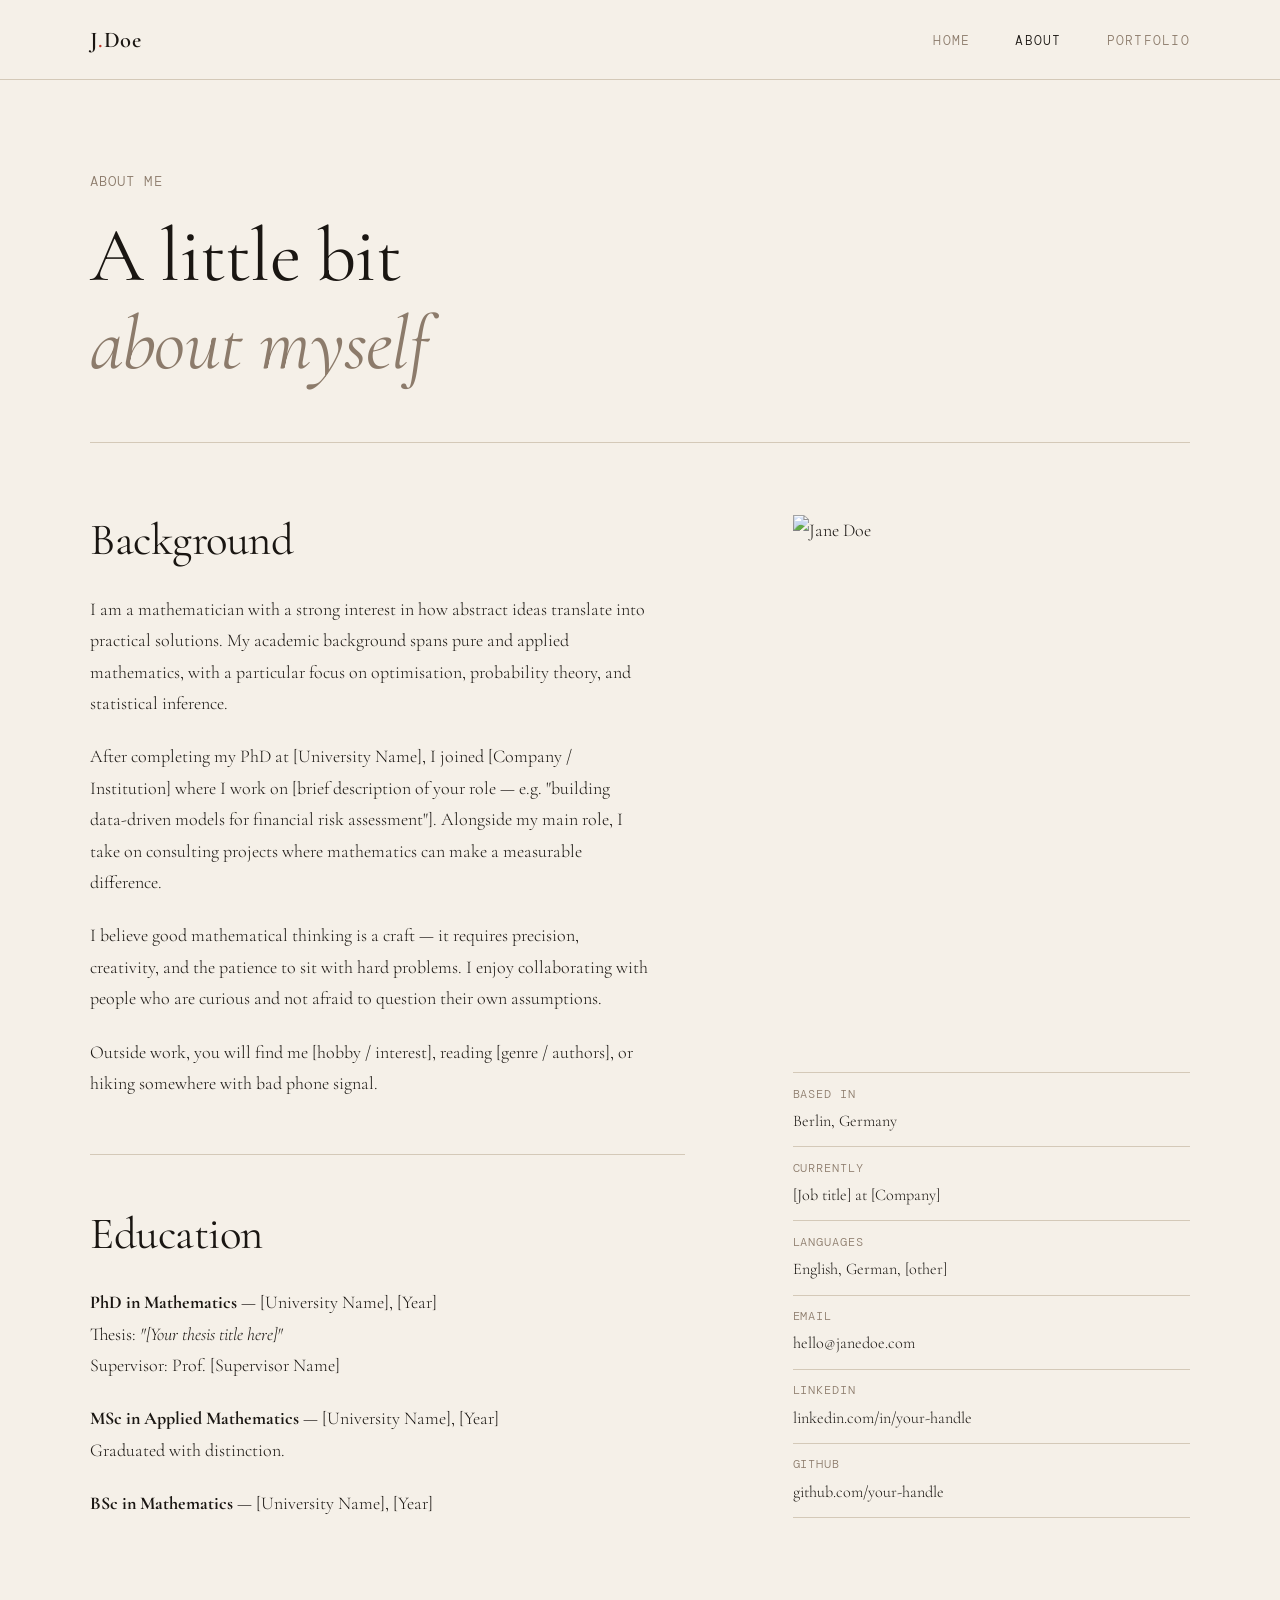
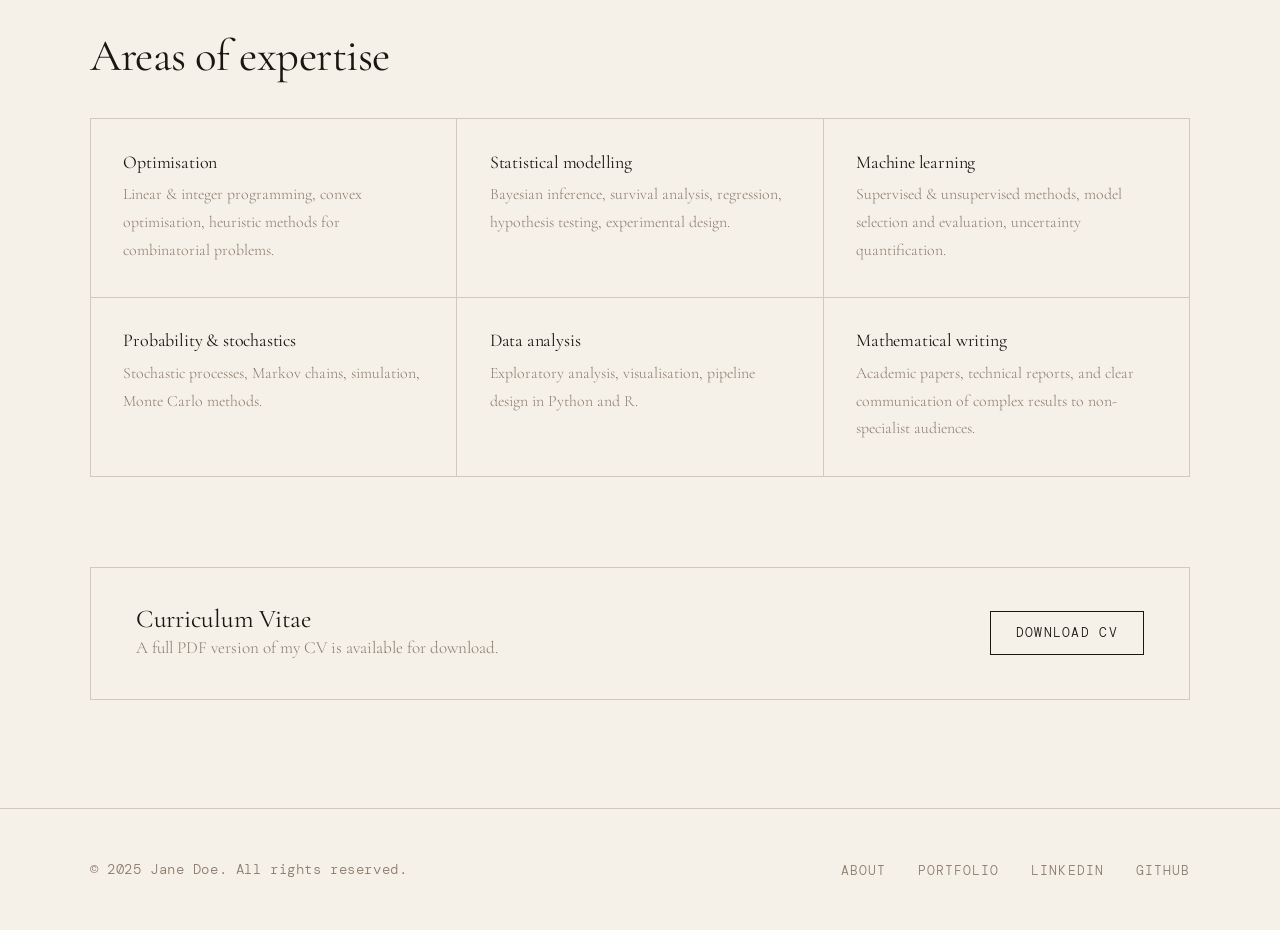
==== about.html @ 0cce4e4b "Initial commit, code from Claude" ====
<!DOCTYPE html>
<html lang="en">
<head>
  <meta charset="UTF-8" />
  <meta name="viewport" content="width=device-width, initial-scale=1.0" />
  <title>About — Jane Doe</title>
  <meta name="description" content="About Jane Doe — background, expertise, and interests." />
  <link rel="icon" href="assets/icons/favicon.ico" />
  <link rel="stylesheet" href="css/style.css" />
</head>
<body class="page-wrapper">

  <!-- ── Navigation ── -->
  <nav>
    <div class="container">
      <a href="index.html" class="nav-logo">J<span>.</span>Doe</a>
      <ul class="nav-links">
        <li><a href="index.html">Home</a></li>
        <li><a href="about.html" class="active">About</a></li>
        <li><a href="portfolio.html">Portfolio</a></li>
      </ul>
    </div>
  </nav>

  <main>
    <div class="container">

      <!-- ── Page header ── -->
      <header class="page-header">
        <span class="mono">About me</span>
        <h1>A little bit<br /><em>about myself</em></h1>
      </header>

      <!-- ── Bio + sidebar ── -->
      <section class="about-grid">

        <div class="about-bio">
          <h2>Background</h2>

          <p>
            I am a mathematician with a strong interest in how abstract ideas
            translate into practical solutions. My academic background spans
            pure and applied mathematics, with a particular focus on
            optimisation, probability theory, and statistical inference.
          </p>

          <p>
            After completing my PhD at [University Name], I joined [Company /
            Institution] where I work on [brief description of your role —
            e.g. "building data-driven models for financial risk assessment"].
            Alongside my main role, I take on consulting projects where
            mathematics can make a measurable difference.
          </p>

          <p>
            I believe good mathematical thinking is a craft — it requires
            precision, creativity, and the patience to sit with hard problems.
            I enjoy collaborating with people who are curious and not afraid
            to question their own assumptions.
          </p>

          <p>
            Outside work, you will find me [hobby / interest], reading
            [genre / authors], or hiking somewhere with bad phone signal.
          </p>

          <hr />

          <h2>Education</h2>

          <p>
            <strong>PhD in Mathematics</strong> — [University Name], [Year]<br />
            Thesis: <em>"[Your thesis title here]"</em><br />
            Supervisor: Prof. [Supervisor Name]
          </p>

          <p>
            <strong>MSc in Applied Mathematics</strong> — [University Name], [Year]<br />
            Graduated with distinction.
          </p>

          <p>
            <strong>BSc in Mathematics</strong> — [University Name], [Year]
          </p>

        </div>

        <!-- ── Sidebar ── -->
        <aside class="about-sidebar">

          <!-- Replace with your own photo -->
          <img
            class="about-photo"
            src="assets/images/about-placeholder.jpg"
            alt="Jane Doe"
            width="400"
            height="530"
          />

          <ul class="sidebar-list">
            <li>
              <span class="label">Based in</span>
              Berlin, Germany
            </li>
            <li>
              <span class="label">Currently</span>
              [Job title] at [Company]
            </li>
            <li>
              <span class="label">Languages</span>
              English, German, [other]
            </li>
            <li>
              <span class="label">Email</span>
              hello@janedoe.com
            </li>
            <li>
              <span class="label">LinkedIn</span>
              <a href="https://linkedin.com/in/your-handle" target="_blank" rel="noopener">
                linkedin.com/in/your-handle
              </a>
            </li>
            <li>
              <span class="label">GitHub</span>
              <a href="https://github.com/your-handle" target="_blank" rel="noopener">
                github.com/your-handle
              </a>
            </li>
          </ul>
        </aside>

      </section>

      <!-- ── Areas of expertise ── -->
      <section class="expertise-section">
        <h2>Areas of expertise</h2>

        <div class="expertise-grid">

          <div class="expertise-item">
            <h4>Optimisation</h4>
            <p>Linear &amp; integer programming, convex optimisation, heuristic methods for combinatorial problems.</p>
          </div>

          <div class="expertise-item">
            <h4>Statistical modelling</h4>
            <p>Bayesian inference, survival analysis, regression, hypothesis testing, experimental design.</p>
          </div>

          <div class="expertise-item">
            <h4>Machine learning</h4>
            <p>Supervised &amp; unsupervised methods, model selection and evaluation, uncertainty quantification.</p>
          </div>

          <div class="expertise-item">
            <h4>Probability &amp; stochastics</h4>
            <p>Stochastic processes, Markov chains, simulation, Monte Carlo methods.</p>
          </div>

          <div class="expertise-item">
            <h4>Data analysis</h4>
            <p>Exploratory analysis, visualisation, pipeline design in Python and R.</p>
          </div>

          <div class="expertise-item">
            <h4>Mathematical writing</h4>
            <p>Academic papers, technical reports, and clear communication of complex results to non-specialist audiences.</p>
          </div>

        </div>
      </section>

      <!-- ── CV download ── -->
      <div class="cv-strip">
        <div>
          <h3>Curriculum Vitae</h3>
          <p>A full PDF version of my CV is available for download.</p>
        </div>
        <!-- Replace href with the actual CV path once uploaded -->
        <a href="assets/resume.pdf" class="btn-outline" download>Download CV</a>
      </div>

    </div>
  </main>

  <!-- ── Footer ── -->
  <footer>
    <div class="container">
      <p>© 2025 Jane Doe. All rights reserved.</p>
      <ul class="footer-links">
        <li><a href="about.html">About</a></li>
        <li><a href="portfolio.html">Portfolio</a></li>
        <li><a href="https://linkedin.com/in/your-handle" target="_blank" rel="noopener">LinkedIn</a></li>
        <li><a href="https://github.com/your-handle" target="_blank" rel="noopener">GitHub</a></li>
      </ul>
    </div>
  </footer>

</body>
</html>
---- css/style.css ----
/* ============================================================
   GLOBAL STYLES
   ============================================================ */

@import url('https://fonts.googleapis.com/css2?family=Cormorant+Garamond:ital,wght@0,300;0,400;0,600;1,300;1,400&family=DM+Mono:wght@300;400&display=swap');

:root {
  --cream:     #F5F0E8;
  --ink:       #1A1612;
  --warm-mid:  #8C7B6B;
  --accent:    #C0392B;
  --rule:      #D4C9B8;
  --font-serif: 'Cormorant Garamond', Georgia, serif;
  --font-mono:  'DM Mono', 'Courier New', monospace;
}

*, *::before, *::after {
  box-sizing: border-box;
  margin: 0;
  padding: 0;
}

html {
  font-size: 18px;
  scroll-behavior: smooth;
}

body {
  background-color: var(--cream);
  color: var(--ink);
  font-family: var(--font-serif);
  font-weight: 300;
  line-height: 1.75;
  min-height: 100vh;
}

/* ── Typography ── */
h1, h2, h3, h4 {
  font-weight: 400;
  line-height: 1.15;
  letter-spacing: -0.01em;
}

h1 { font-size: clamp(2.8rem, 6vw, 5rem); }
h2 { font-size: clamp(1.8rem, 3.5vw, 2.8rem); }
h3 { font-size: clamp(1.2rem, 2vw, 1.6rem); }

p { max-width: 62ch; }

a {
  color: inherit;
  text-decoration: none;
}

em { font-style: italic; }

/* ── Horizontal rule ── */
hr {
  border: none;
  border-top: 1px solid var(--rule);
  margin: 3rem 0;
}

/* ── Utility ── */
.mono {
  font-family: var(--font-mono);
  font-size: 0.75rem;
  letter-spacing: 0.08em;
  text-transform: uppercase;
  color: var(--warm-mid);
}

.accent { color: var(--accent); }

/* ============================================================
   LAYOUT
   ============================================================ */

.container {
  width: min(1100px, 92vw);
  margin-inline: auto;
}

.page-wrapper {
  display: flex;
  flex-direction: column;
  min-height: 100vh;
}

main {
  flex: 1;
}

/* ============================================================
   NAVIGATION
   ============================================================ */

nav {
  position: sticky;
  top: 0;
  z-index: 100;
  background-color: var(--cream);
  border-bottom: 1px solid var(--rule);
  padding: 1.1rem 0;
  animation: fadeDown 0.6s ease both;
}

nav .container {
  display: flex;
  align-items: center;
  justify-content: space-between;
}

.nav-logo {
  font-family: var(--font-serif);
  font-size: 1.25rem;
  font-weight: 600;
  letter-spacing: 0.02em;
}

.nav-logo span {
  color: var(--accent);
}

.nav-links {
  display: flex;
  gap: 2.5rem;
  list-style: none;
}

.nav-links a {
  font-family: var(--font-mono);
  font-size: 0.7rem;
  letter-spacing: 0.1em;
  text-transform: uppercase;
  color: var(--warm-mid);
  transition: color 0.2s;
}

.nav-links a:hover,
.nav-links a.active {
  color: var(--ink);
}

/* ============================================================
   FOOTER
   ============================================================ */

footer {
  border-top: 1px solid var(--rule);
  padding: 2.5rem 0;
  margin-top: 6rem;
}

footer .container {
  display: flex;
  justify-content: space-between;
  align-items: center;
  flex-wrap: wrap;
  gap: 1rem;
}

footer p {
  font-size: 0.8rem;
  color: var(--warm-mid);
  font-family: var(--font-mono);
  letter-spacing: 0.04em;
  max-width: none;
}

.footer-links {
  display: flex;
  gap: 1.8rem;
  list-style: none;
}

.footer-links a {
  font-family: var(--font-mono);
  font-size: 0.7rem;
  letter-spacing: 0.08em;
  text-transform: uppercase;
  color: var(--warm-mid);
  transition: color 0.2s;
}

.footer-links a:hover {
  color: var(--ink);
}

/* ============================================================
   PAGE HEADER (shared section title style)
   ============================================================ */

.page-header {
  padding: 5rem 0 3rem;
  border-bottom: 1px solid var(--rule);
  margin-bottom: 4rem;
  animation: fadeUp 0.7s ease both;
}

.page-header .mono {
  display: block;
  margin-bottom: 1rem;
}

.page-header h1 em {
  color: var(--warm-mid);
}

/* ============================================================
   INDEX — HERO
   ============================================================ */

.hero {
  display: grid;
  grid-template-columns: 1fr 1fr;
  gap: 4rem;
  align-items: center;
  padding: 7rem 0 6rem;
  animation: fadeUp 0.8s ease both;
}

.hero-text .mono {
  display: block;
  margin-bottom: 1.5rem;
}

.hero-text h1 {
  margin-bottom: 1.5rem;
}

.hero-text p {
  font-size: 1.15rem;
  color: var(--warm-mid);
  margin-bottom: 2.5rem;
}

.hero-cta {
  display: inline-block;
  font-family: var(--font-mono);
  font-size: 0.72rem;
  letter-spacing: 0.12em;
  text-transform: uppercase;
  border: 1px solid var(--ink);
  padding: 0.8em 2em;
  transition: background 0.2s, color 0.2s;
}

.hero-cta:hover {
  background: var(--ink);
  color: var(--cream);
}

.hero-image {
  position: relative;
}

.hero-image img {
  width: 100%;
  aspect-ratio: 3/4;
  object-fit: cover;
  display: block;
  filter: grayscale(20%);
}

/* decorative corner */
.hero-image::before {
  content: '';
  position: absolute;
  top: -1rem;
  right: -1rem;
  width: 60%;
  height: 60%;
  border-top: 1px solid var(--rule);
  border-right: 1px solid var(--rule);
  pointer-events: none;
}

/* ── Highlights row ── */
.highlights {
  display: grid;
  grid-template-columns: repeat(3, 1fr);
  gap: 0;
  border-top: 1px solid var(--rule);
  border-bottom: 1px solid var(--rule);
  margin-bottom: 6rem;
  animation: fadeUp 0.9s 0.1s ease both;
}

.highlight-item {
  padding: 2.5rem 2rem;
  border-right: 1px solid var(--rule);
}

.highlight-item:last-child {
  border-right: none;
}

.highlight-item .number {
  font-size: 3rem;
  font-weight: 300;
  line-height: 1;
  margin-bottom: 0.5rem;
}

.highlight-item p {
  font-family: var(--font-mono);
  font-size: 0.7rem;
  letter-spacing: 0.08em;
  text-transform: uppercase;
  color: var(--warm-mid);
}

/* ── Recent work teaser ── */
.section-label {
  display: flex;
  align-items: center;
  gap: 1.5rem;
  margin-bottom: 2.5rem;
}

.section-label::after {
  content: '';
  flex: 1;
  height: 1px;
  background: var(--rule);
}

.home-projects {
  display: grid;
  grid-template-columns: repeat(2, 1fr);
  gap: 2rem;
  margin-bottom: 2rem;
}

.project-card-sm {
  border: 1px solid var(--rule);
  padding: 2rem;
  transition: border-color 0.2s;
}

.project-card-sm:hover {
  border-color: var(--ink);
}

.project-card-sm .mono {
  display: block;
  margin-bottom: 0.8rem;
}

.project-card-sm h3 {
  margin-bottom: 0.6rem;
}

.project-card-sm p {
  font-size: 0.95rem;
  color: var(--warm-mid);
}

.view-all {
  font-family: var(--font-mono);
  font-size: 0.7rem;
  letter-spacing: 0.1em;
  text-transform: uppercase;
  color: var(--warm-mid);
  text-decoration: underline;
  text-underline-offset: 4px;
  transition: color 0.2s;
}

.view-all:hover { color: var(--ink); }

/* ============================================================
   ABOUT PAGE
   ============================================================ */

.about-grid {
  display: grid;
  grid-template-columns: 5fr 3fr;
  gap: 6rem;
  align-items: start;
  margin-bottom: 5rem;
}

.about-bio h2 {
  margin-bottom: 1.5rem;
}

.about-bio p {
  margin-bottom: 1.2rem;
  color: var(--ink);
}

.about-sidebar {
  position: sticky;
  top: 6rem;
}

.about-photo {
  width: 100%;
  aspect-ratio: 3/4;
  object-fit: cover;
  display: block;
  margin-bottom: 1.5rem;
  filter: grayscale(15%);
}

.sidebar-list {
  list-style: none;
}

.sidebar-list li {
  padding: 0.6rem 0;
  border-bottom: 1px solid var(--rule);
  font-size: 0.9rem;
}

.sidebar-list li:first-child {
  border-top: 1px solid var(--rule);
}

.sidebar-list .label {
  font-family: var(--font-mono);
  font-size: 0.65rem;
  letter-spacing: 0.08em;
  text-transform: uppercase;
  color: var(--warm-mid);
  display: block;
  margin-bottom: 0.15rem;
}

/* ── Skills / areas ── */
.expertise-section {
  margin-bottom: 5rem;
}

.expertise-section h2 {
  margin-bottom: 2rem;
}

.expertise-grid {
  display: grid;
  grid-template-columns: repeat(3, 1fr);
  gap: 1px;
  background: var(--rule);
  border: 1px solid var(--rule);
}

.expertise-item {
  background: var(--cream);
  padding: 1.8rem;
}

.expertise-item h4 {
  margin-bottom: 0.5rem;
  font-size: 1rem;
}

.expertise-item p {
  font-size: 0.88rem;
  color: var(--warm-mid);
}

/* ── CV download ── */
.cv-strip {
  display: flex;
  align-items: center;
  justify-content: space-between;
  border: 1px solid var(--rule);
  padding: 2rem 2.5rem;
  gap: 2rem;
  flex-wrap: wrap;
}

.cv-strip p {
  max-width: none;
  color: var(--warm-mid);
  font-size: 0.95rem;
}

.btn-outline {
  flex-shrink: 0;
  font-family: var(--font-mono);
  font-size: 0.7rem;
  letter-spacing: 0.1em;
  text-transform: uppercase;
  border: 1px solid var(--ink);
  padding: 0.8em 2em;
  transition: background 0.2s, color 0.2s;
  white-space: nowrap;
}

.btn-outline:hover {
  background: var(--ink);
  color: var(--cream);
}

/* ============================================================
   PORTFOLIO PAGE
   ============================================================ */

.portfolio-grid {
  display: grid;
  grid-template-columns: repeat(2, 1fr);
  gap: 3rem 2.5rem;
  margin-bottom: 5rem;
}

.project-card {
  animation: fadeUp 0.6s ease both;
}

.project-card:nth-child(2) { animation-delay: 0.08s; }
.project-card:nth-child(3) { animation-delay: 0.16s; }
.project-card:nth-child(4) { animation-delay: 0.24s; }

.project-thumb {
  width: 100%;
  aspect-ratio: 16/9;
  object-fit: cover;
  display: block;
  margin-bottom: 1.4rem;
  filter: grayscale(10%);
  transition: filter 0.3s;
}

.project-card:hover .project-thumb {
  filter: grayscale(0%);
}

.project-meta {
  display: flex;
  justify-content: space-between;
  align-items: baseline;
  margin-bottom: 0.5rem;
}

.project-card h3 {
  margin-bottom: 0.5rem;
}

.project-card p {
  font-size: 0.95rem;
  color: var(--warm-mid);
  margin-bottom: 1rem;
}

.tag-list {
  display: flex;
  flex-wrap: wrap;
  gap: 0.5rem;
  list-style: none;
}

.tag-list li {
  font-family: var(--font-mono);
  font-size: 0.62rem;
  letter-spacing: 0.08em;
  text-transform: uppercase;
  border: 1px solid var(--rule);
  padding: 0.25em 0.7em;
  color: var(--warm-mid);
}

/* ============================================================
   ANIMATIONS
   ============================================================ */

@keyframes fadeUp {
  from { opacity: 0; transform: translateY(18px); }
  to   { opacity: 1; transform: translateY(0); }
}

@keyframes fadeDown {
  from { opacity: 0; transform: translateY(-10px); }
  to   { opacity: 1; transform: translateY(0); }
}

/* ============================================================
   RESPONSIVE
   ============================================================ */

@media (max-width: 800px) {
  .hero {
    grid-template-columns: 1fr;
    padding: 4rem 0 3rem;
  }
  .hero-image { order: -1; }
  .hero-image img { aspect-ratio: 4/3; }

  .highlights { grid-template-columns: 1fr; }
  .highlight-item { border-right: none; border-bottom: 1px solid var(--rule); }
  .highlight-item:last-child { border-bottom: none; }

  .home-projects { grid-template-columns: 1fr; }

  .about-grid { grid-template-columns: 1fr; gap: 3rem; }
  .about-sidebar { position: static; }

  .expertise-grid { grid-template-columns: 1fr; }

  .portfolio-grid { grid-template-columns: 1fr; }

  .nav-links { gap: 1.5rem; }
}

@media (max-width: 500px) {
  .nav-links { display: none; }
}
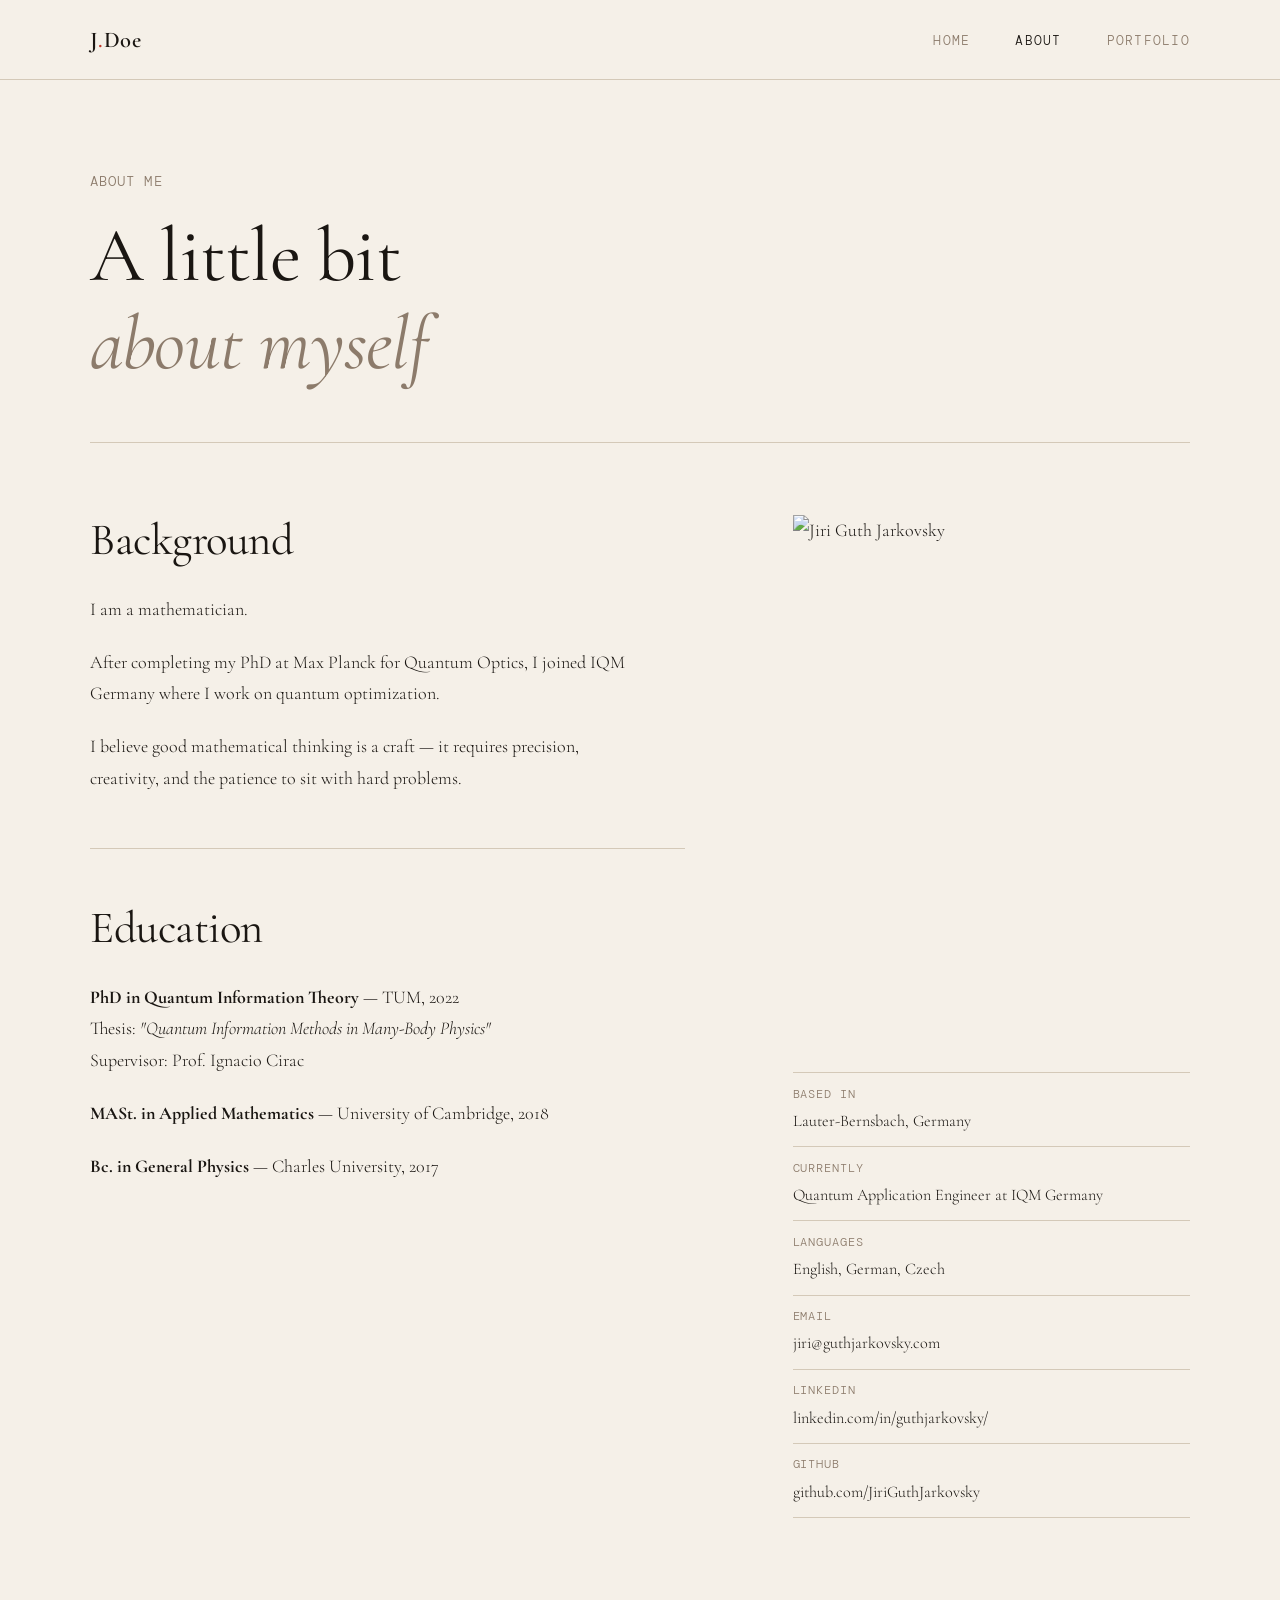
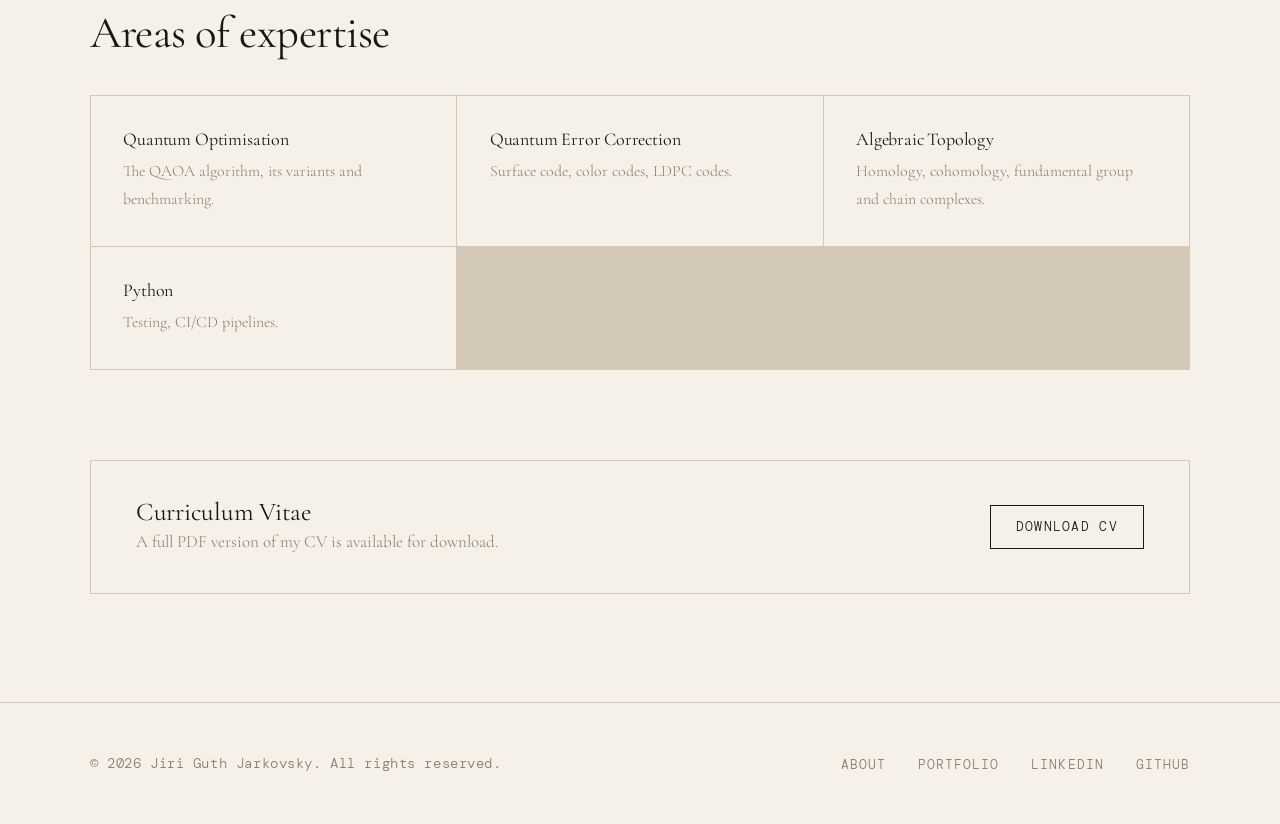
==== commit a40d4563: "Add own details, remove fluff" ====
--- a/about.html
+++ b/about.html
@@ -3,8 +3,8 @@
 <head>
   <meta charset="UTF-8" />
   <meta name="viewport" content="width=device-width, initial-scale=1.0" />
-  <title>About — Jane Doe</title>
-  <meta name="description" content="About Jane Doe — background, expertise, and interests." />
+  <title>About — Jiri Guth Jarkovsky</title>
+  <meta name="description" content="About Jiri Guth Jarkovsky — background, expertise, and interests." />
   <link rel="icon" href="assets/icons/favicon.ico" />
   <link rel="stylesheet" href="css/style.css" />
 </head>
@@ -38,30 +38,17 @@
           <h2>Background</h2>
 
           <p>
-            I am a mathematician with a strong interest in how abstract ideas
-            translate into practical solutions. My academic background spans
-            pure and applied mathematics, with a particular focus on
-            optimisation, probability theory, and statistical inference.
+            I am a mathematician.
           </p>
 
           <p>
-            After completing my PhD at [University Name], I joined [Company /
-            Institution] where I work on [brief description of your role —
-            e.g. "building data-driven models for financial risk assessment"].
-            Alongside my main role, I take on consulting projects where
-            mathematics can make a measurable difference.
+            After completing my PhD at Max Planck for Quantum Optics, I joined IQM Germany
+            where I work on quantum optimization.
           </p>
 
           <p>
             I believe good mathematical thinking is a craft — it requires
             precision, creativity, and the patience to sit with hard problems.
-            I enjoy collaborating with people who are curious and not afraid
-            to question their own assumptions.
-          </p>
-
-          <p>
-            Outside work, you will find me [hobby / interest], reading
-            [genre / authors], or hiking somewhere with bad phone signal.
           </p>
 
           <hr />
@@ -69,18 +56,17 @@
           <h2>Education</h2>
 
           <p>
-            <strong>PhD in Mathematics</strong> — [University Name], [Year]<br />
-            Thesis: <em>"[Your thesis title here]"</em><br />
-            Supervisor: Prof. [Supervisor Name]
+            <strong>PhD in Quantum Information Theory</strong> — TUM, 2022<br />
+            Thesis: <em>"Quantum Information Methods in Many-Body Physics"</em><br />
+            Supervisor: Prof. Ignacio Cirac
           </p>
 
           <p>
-            <strong>MSc in Applied Mathematics</strong> — [University Name], [Year]<br />
-            Graduated with distinction.
+            <strong>MASt. in Applied Mathematics</strong> — University of Cambridge, 2018<br />
           </p>
 
           <p>
-            <strong>BSc in Mathematics</strong> — [University Name], [Year]
+            <strong>Bc. in General Physics</strong> — Charles University, 2017
           </p>
 
         </div>
@@ -92,7 +78,7 @@
           <img
             class="about-photo"
             src="assets/images/about-placeholder.jpg"
-            alt="Jane Doe"
+            alt="Jiri Guth Jarkovsky"
             width="400"
             height="530"
           />
@@ -100,30 +86,30 @@
           <ul class="sidebar-list">
             <li>
               <span class="label">Based in</span>
-              Berlin, Germany
+              Lauter-Bernsbach, Germany
             </li>
             <li>
               <span class="label">Currently</span>
-              [Job title] at [Company]
+              Quantum Application Engineer at IQM Germany
             </li>
             <li>
               <span class="label">Languages</span>
-              English, German, [other]
+              English, German, Czech
             </li>
             <li>
               <span class="label">Email</span>
-              hello@janedoe.com
+              jiri@guthjarkovsky.com
             </li>
             <li>
               <span class="label">LinkedIn</span>
-              <a href="https://linkedin.com/in/your-handle" target="_blank" rel="noopener">
-                linkedin.com/in/your-handle
+              <a href="https://www.linkedin.com/in/guthjarkovsky/" target="_blank" rel="noopener">
+                linkedin.com/in/guthjarkovsky/
               </a>
             </li>
             <li>
               <span class="label">GitHub</span>
-              <a href="https://github.com/your-handle" target="_blank" rel="noopener">
-                github.com/your-handle
+              <a href="https://github.com/JiriGuthJarkovsky" target="_blank" rel="noopener">
+                github.com/JiriGuthJarkovsky
               </a>
             </li>
           </ul>
@@ -138,34 +124,26 @@
         <div class="expertise-grid">
 
           <div class="expertise-item">
-            <h4>Optimisation</h4>
-            <p>Linear &amp; integer programming, convex optimisation, heuristic methods for combinatorial problems.</p>
+            <h4>Quantum Optimisation</h4>
+            <p>The QAOA algorithm, its variants and benchmarking.</p>
           </div>
 
           <div class="expertise-item">
-            <h4>Statistical modelling</h4>
-            <p>Bayesian inference, survival analysis, regression, hypothesis testing, experimental design.</p>
+            <h4>Quantum Error Correction</h4>
+            <p>Surface code, color codes, LDPC codes.</p>
           </div>
 
           <div class="expertise-item">
-            <h4>Machine learning</h4>
-            <p>Supervised &amp; unsupervised methods, model selection and evaluation, uncertainty quantification.</p>
+            <h4>Algebraic Topology</h4>
+            <p>Homology, cohomology, fundamental group and chain complexes.</p>
           </div>
 
           <div class="expertise-item">
-            <h4>Probability &amp; stochastics</h4>
-            <p>Stochastic processes, Markov chains, simulation, Monte Carlo methods.</p>
+            <h4>Python</h4>
+            <p>Testing, CI/CD pipelines.</p>
           </div>
 
-          <div class="expertise-item">
-            <h4>Data analysis</h4>
-            <p>Exploratory analysis, visualisation, pipeline design in Python and R.</p>
-          </div>
 
-          <div class="expertise-item">
-            <h4>Mathematical writing</h4>
-            <p>Academic papers, technical reports, and clear communication of complex results to non-specialist audiences.</p>
-          </div>
 
         </div>
       </section>
@@ -176,7 +154,6 @@
           <h3>Curriculum Vitae</h3>
           <p>A full PDF version of my CV is available for download.</p>
         </div>
-        <!-- Replace href with the actual CV path once uploaded -->
         <a href="assets/resume.pdf" class="btn-outline" download>Download CV</a>
       </div>
 
@@ -186,12 +163,12 @@
   <!-- ── Footer ── -->
   <footer>
     <div class="container">
-      <p>© 2025 Jane Doe. All rights reserved.</p>
+      <p>© 2026 Jiri Guth Jarkovsky. All rights reserved.</p>
       <ul class="footer-links">
         <li><a href="about.html">About</a></li>
         <li><a href="portfolio.html">Portfolio</a></li>
-        <li><a href="https://linkedin.com/in/your-handle" target="_blank" rel="noopener">LinkedIn</a></li>
-        <li><a href="https://github.com/your-handle" target="_blank" rel="noopener">GitHub</a></li>
+        <li><a href="https://www.linkedin.com/in/guthjarkovsky/" target="_blank" rel="noopener">LinkedIn</a></li>
+        <li><a href="https://github.com/JiriGuthJarkovsky" target="_blank" rel="noopener">GitHub</a></li>
       </ul>
     </div>
   </footer>
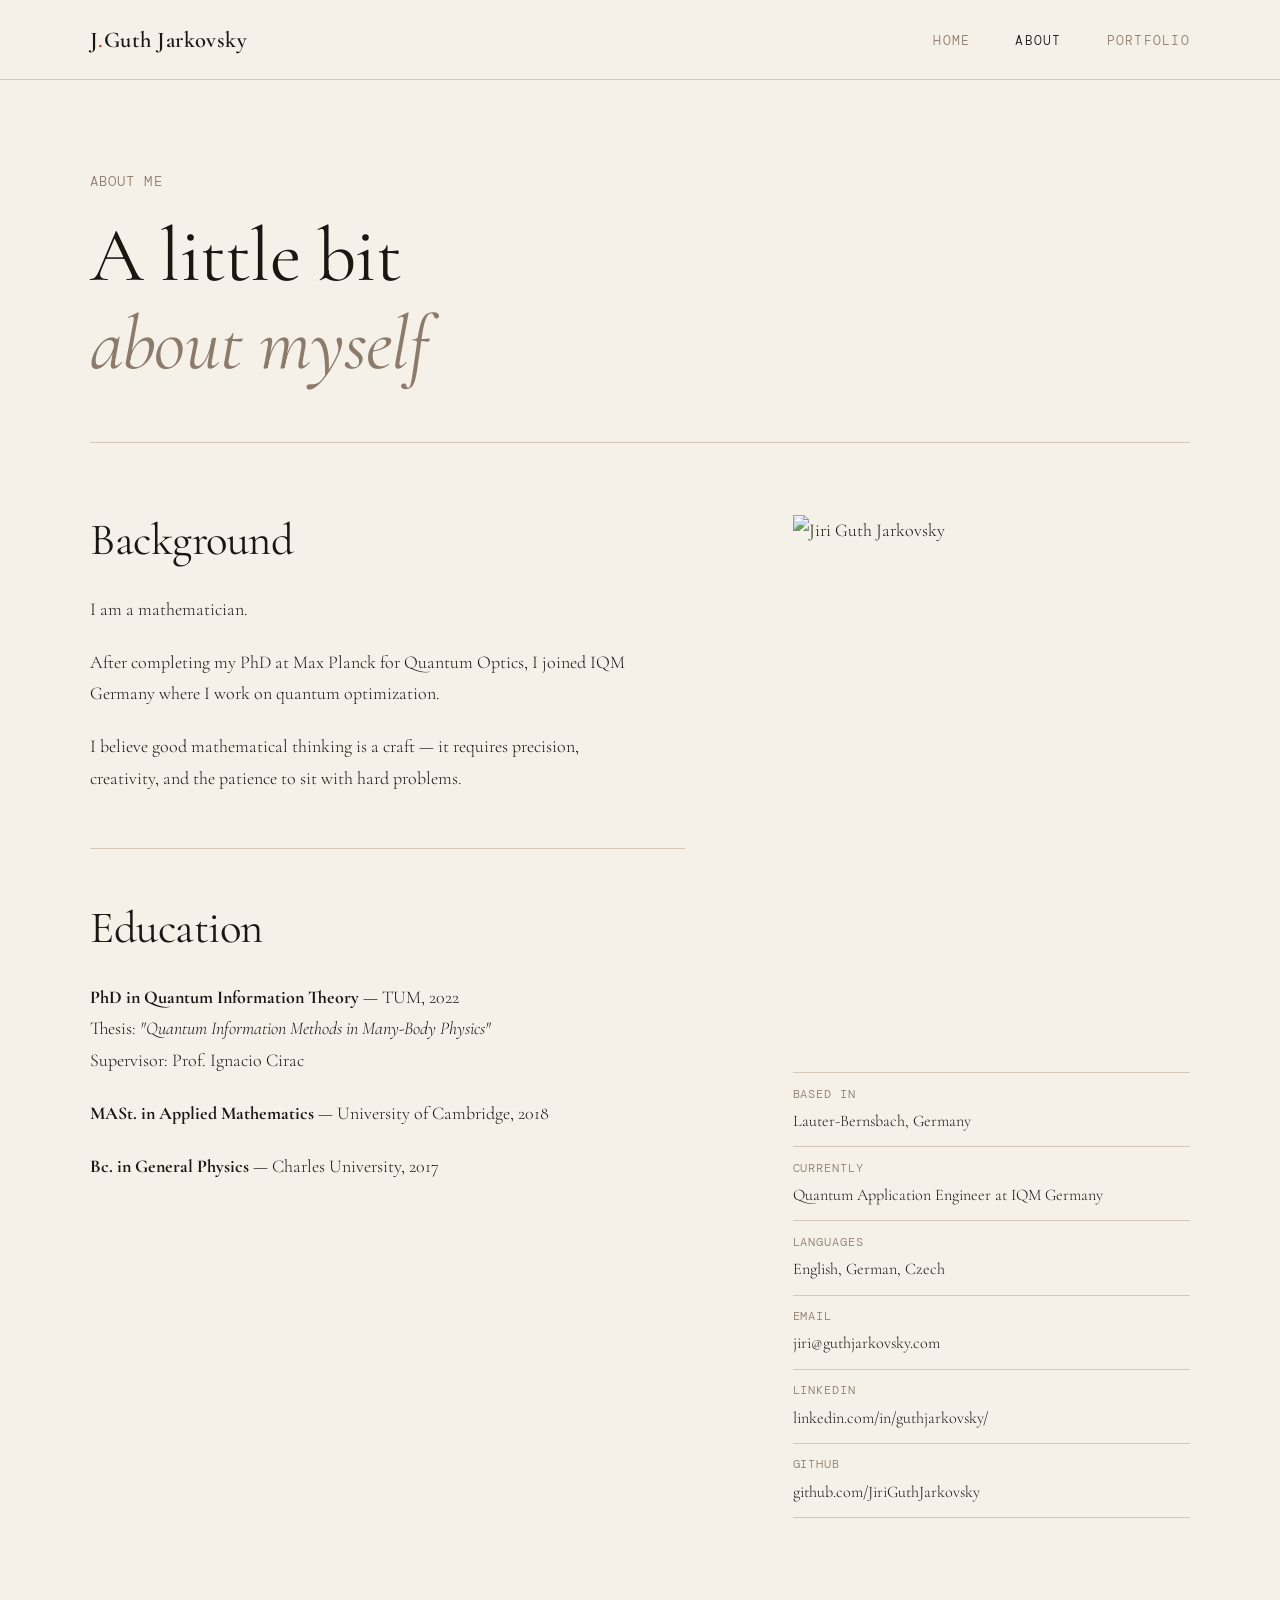
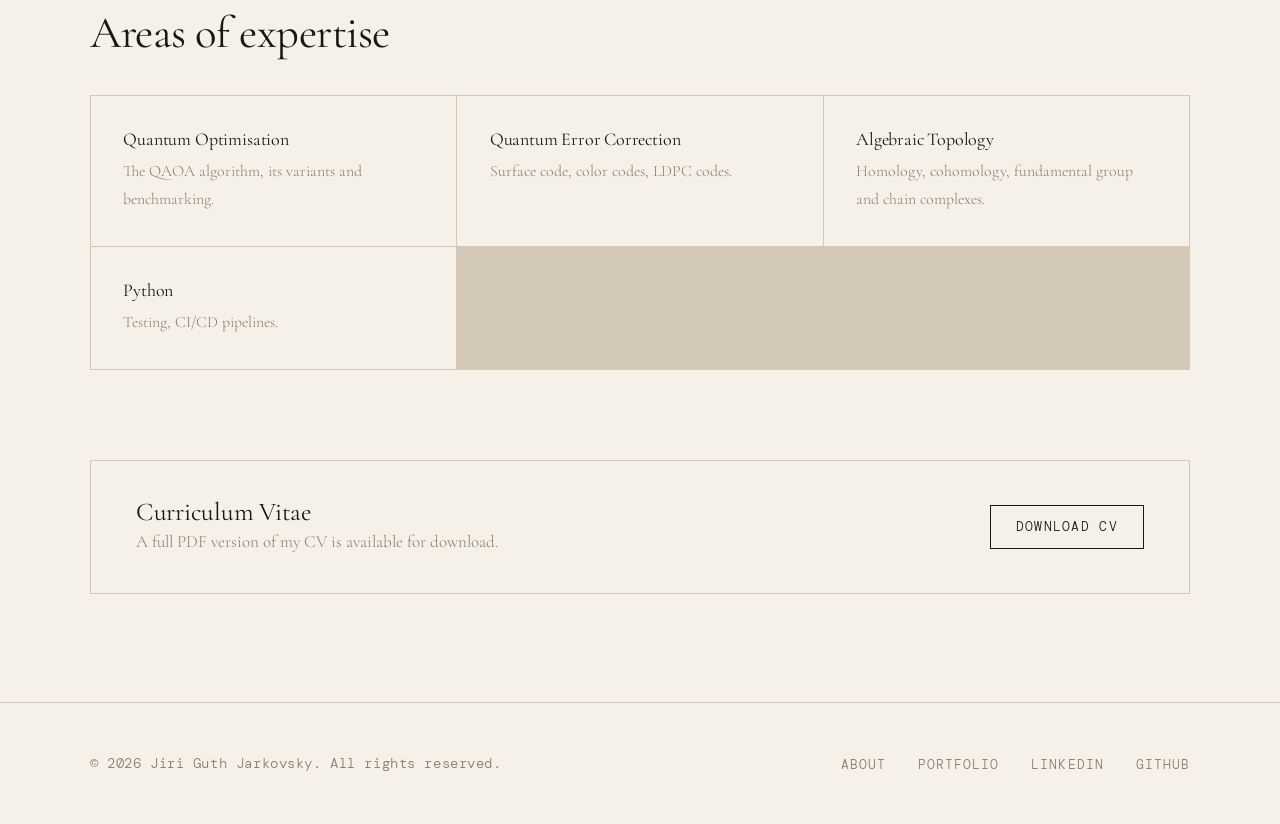
==== commit 163527a7: "Fix name and portfolio examples" ====
--- a/about.html
+++ b/about.html
@@ -13,7 +13,7 @@
   <!-- ── Navigation ── -->
   <nav>
     <div class="container">
-      <a href="index.html" class="nav-logo">J<span>.</span>Doe</a>
+      <a href="index.html" class="nav-logo">J<span>.</span>Guth Jarkovsky</a>
       <ul class="nav-links">
         <li><a href="index.html">Home</a></li>
         <li><a href="about.html" class="active">About</a></li>
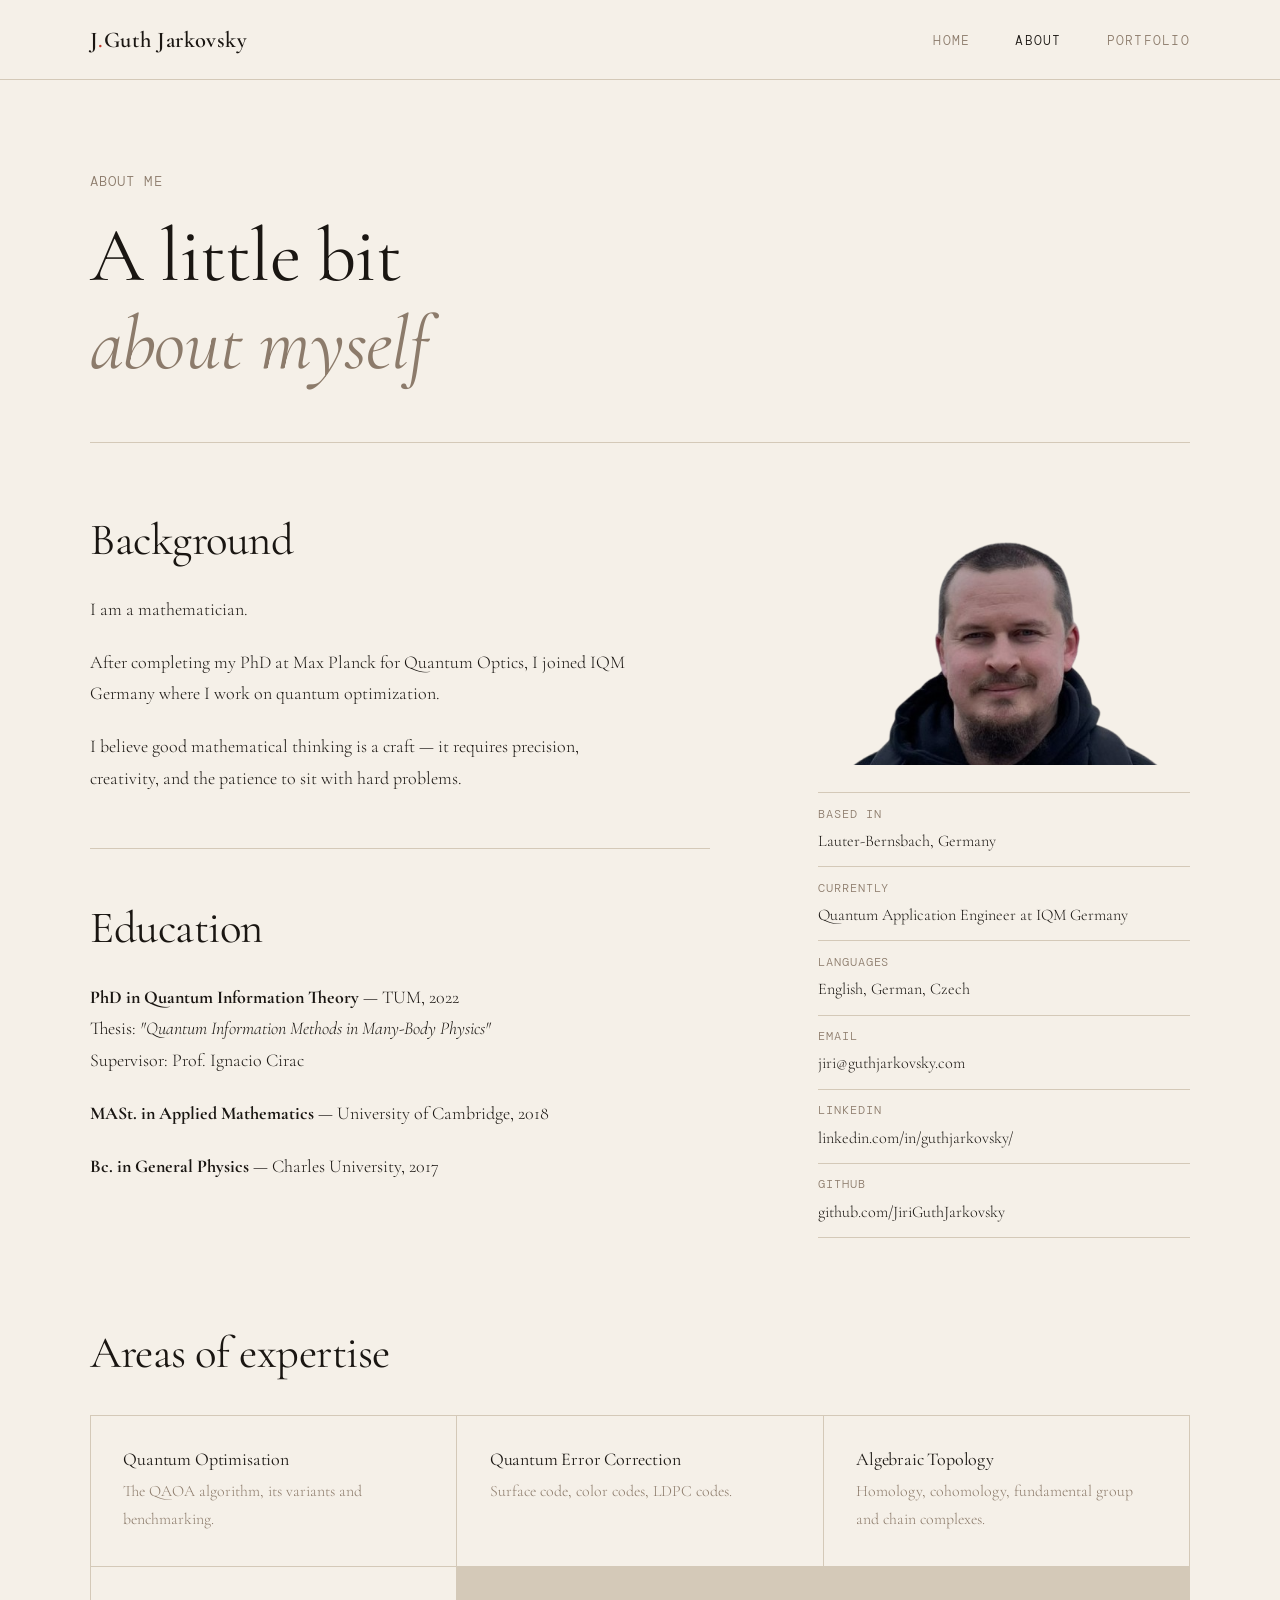
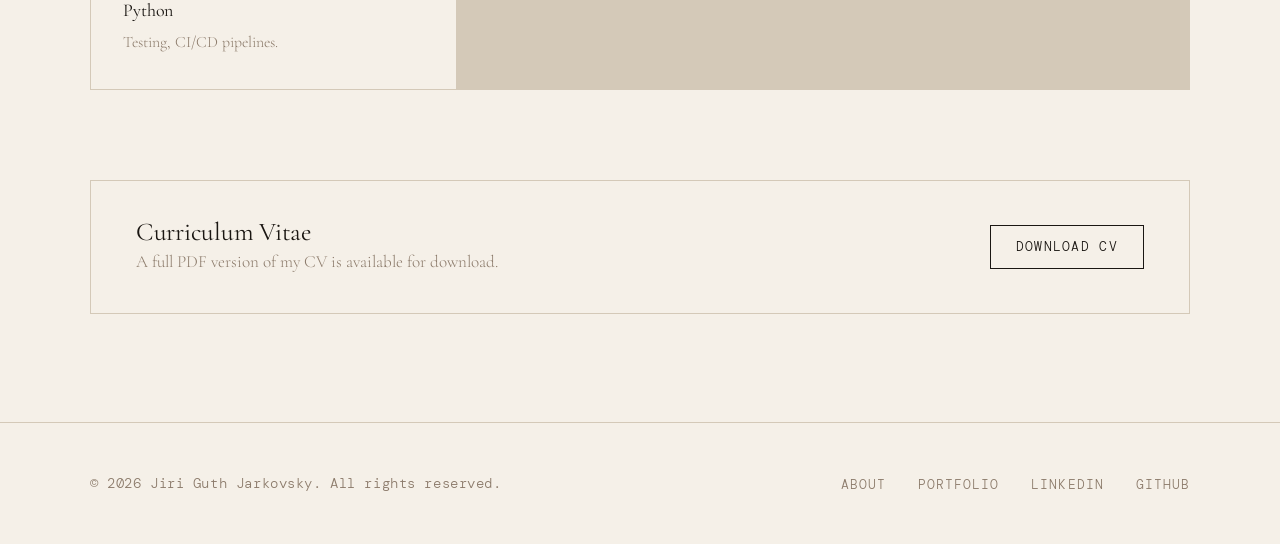
==== commit ce97de55: "Add my photo" ====
--- a/about.html
+++ b/about.html
@@ -77,10 +77,10 @@
           <!-- Replace with your own photo -->
           <img
             class="about-photo"
-            src="assets/images/about-placeholder.jpg"
+            src="assets/images/face_photo.png"
             alt="Jiri Guth Jarkovsky"
-            width="400"
-            height="530"
+            width="250"
+            height="250"
           />
 
           <ul class="sidebar-list">
--- a/css/style.css
+++ b/css/style.css
@@ -257,7 +257,7 @@
 
 .hero-image img {
   width: 100%;
-  aspect-ratio: 3/4;
+  aspect-ratio: 1/1;
   object-fit: cover;
   display: block;
   filter: grayscale(20%);
@@ -398,7 +398,7 @@
 
 .about-photo {
   width: 100%;
-  aspect-ratio: 3/4;
+  aspect-ratio: 1/1;
   object-fit: cover;
   display: block;
   margin-bottom: 1.5rem;
@@ -516,7 +516,7 @@
 
 .project-thumb {
   width: 100%;
-  aspect-ratio: 16/9;
+  aspect-ratio: 23/10;
   object-fit: cover;
   display: block;
   margin-bottom: 1.4rem;
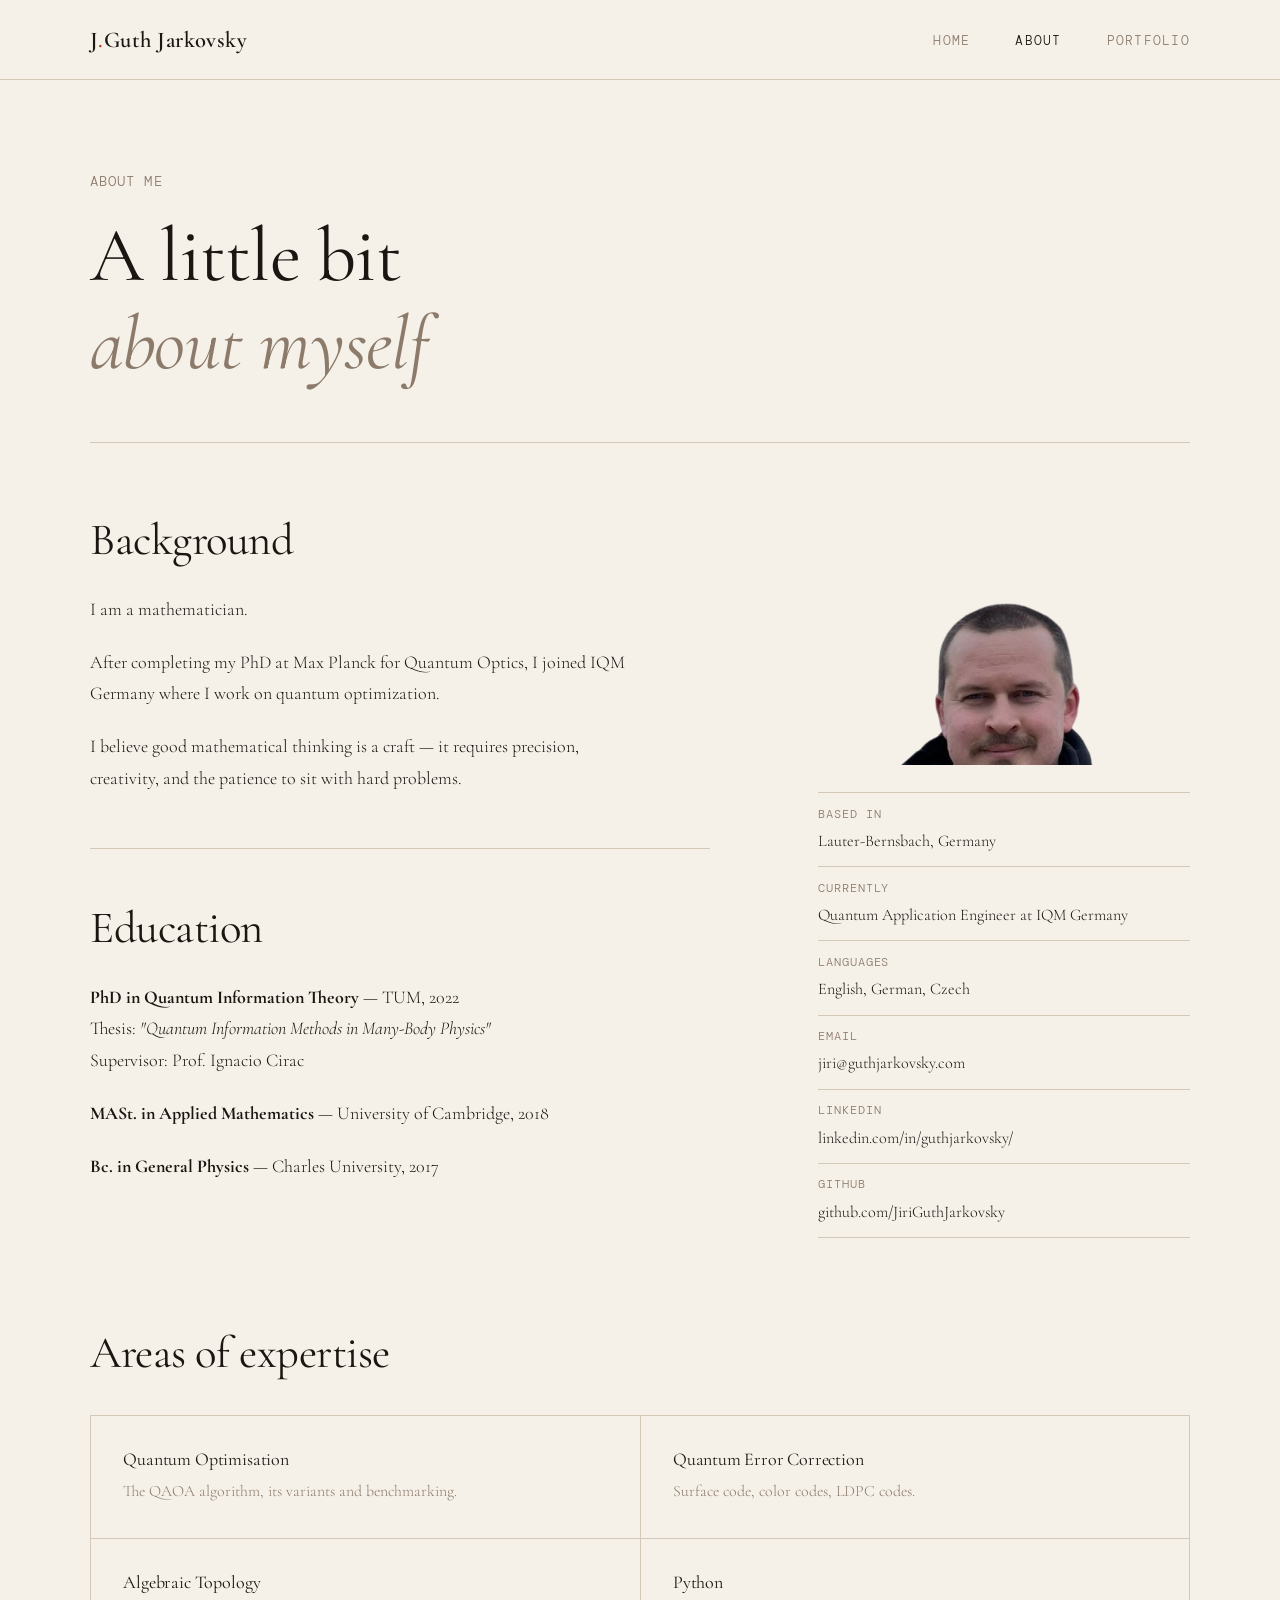
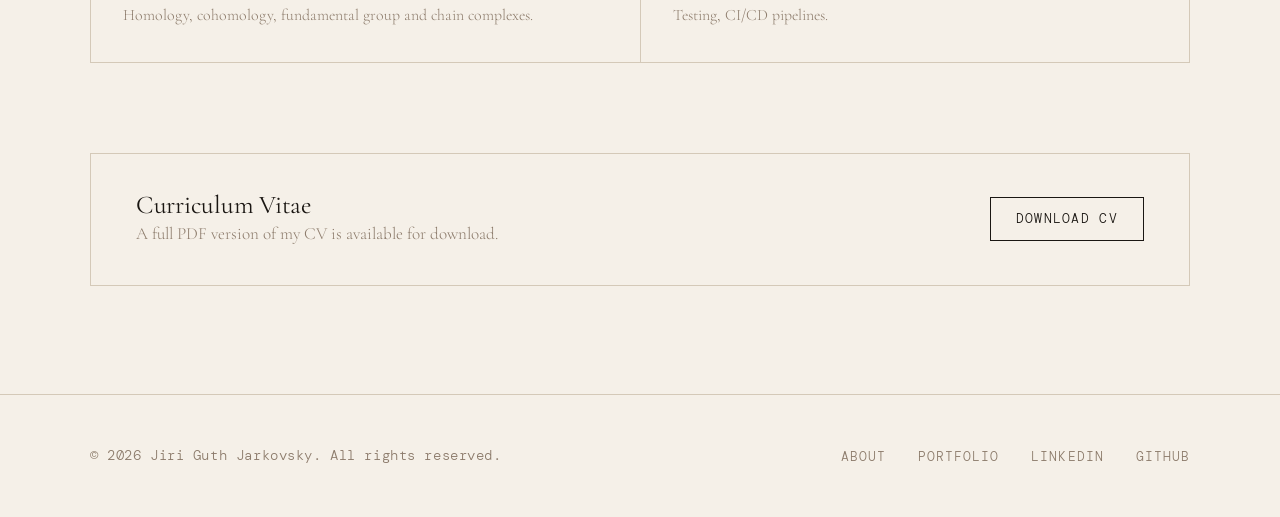
==== commit 626939a7: "Add object pos" ====
--- a/about.html
+++ b/about.html
@@ -74,7 +74,6 @@
         <!-- ── Sidebar ── -->
         <aside class="about-sidebar">
 
-          <!-- Replace with your own photo -->
           <img
             class="about-photo"
             src="assets/images/face_photo.png"
--- a/css/style.css
+++ b/css/style.css
@@ -400,6 +400,7 @@
   width: 100%;
   aspect-ratio: 1/1;
   object-fit: cover;
+  object-position: center top;
   display: block;
   margin-bottom: 1.5rem;
   filter: grayscale(15%);
@@ -440,7 +441,7 @@
 
 .expertise-grid {
   display: grid;
-  grid-template-columns: repeat(3, 1fr);
+  grid-template-columns: repeat(2, 1fr);
   gap: 1px;
   background: var(--rule);
   border: 1px solid var(--rule);
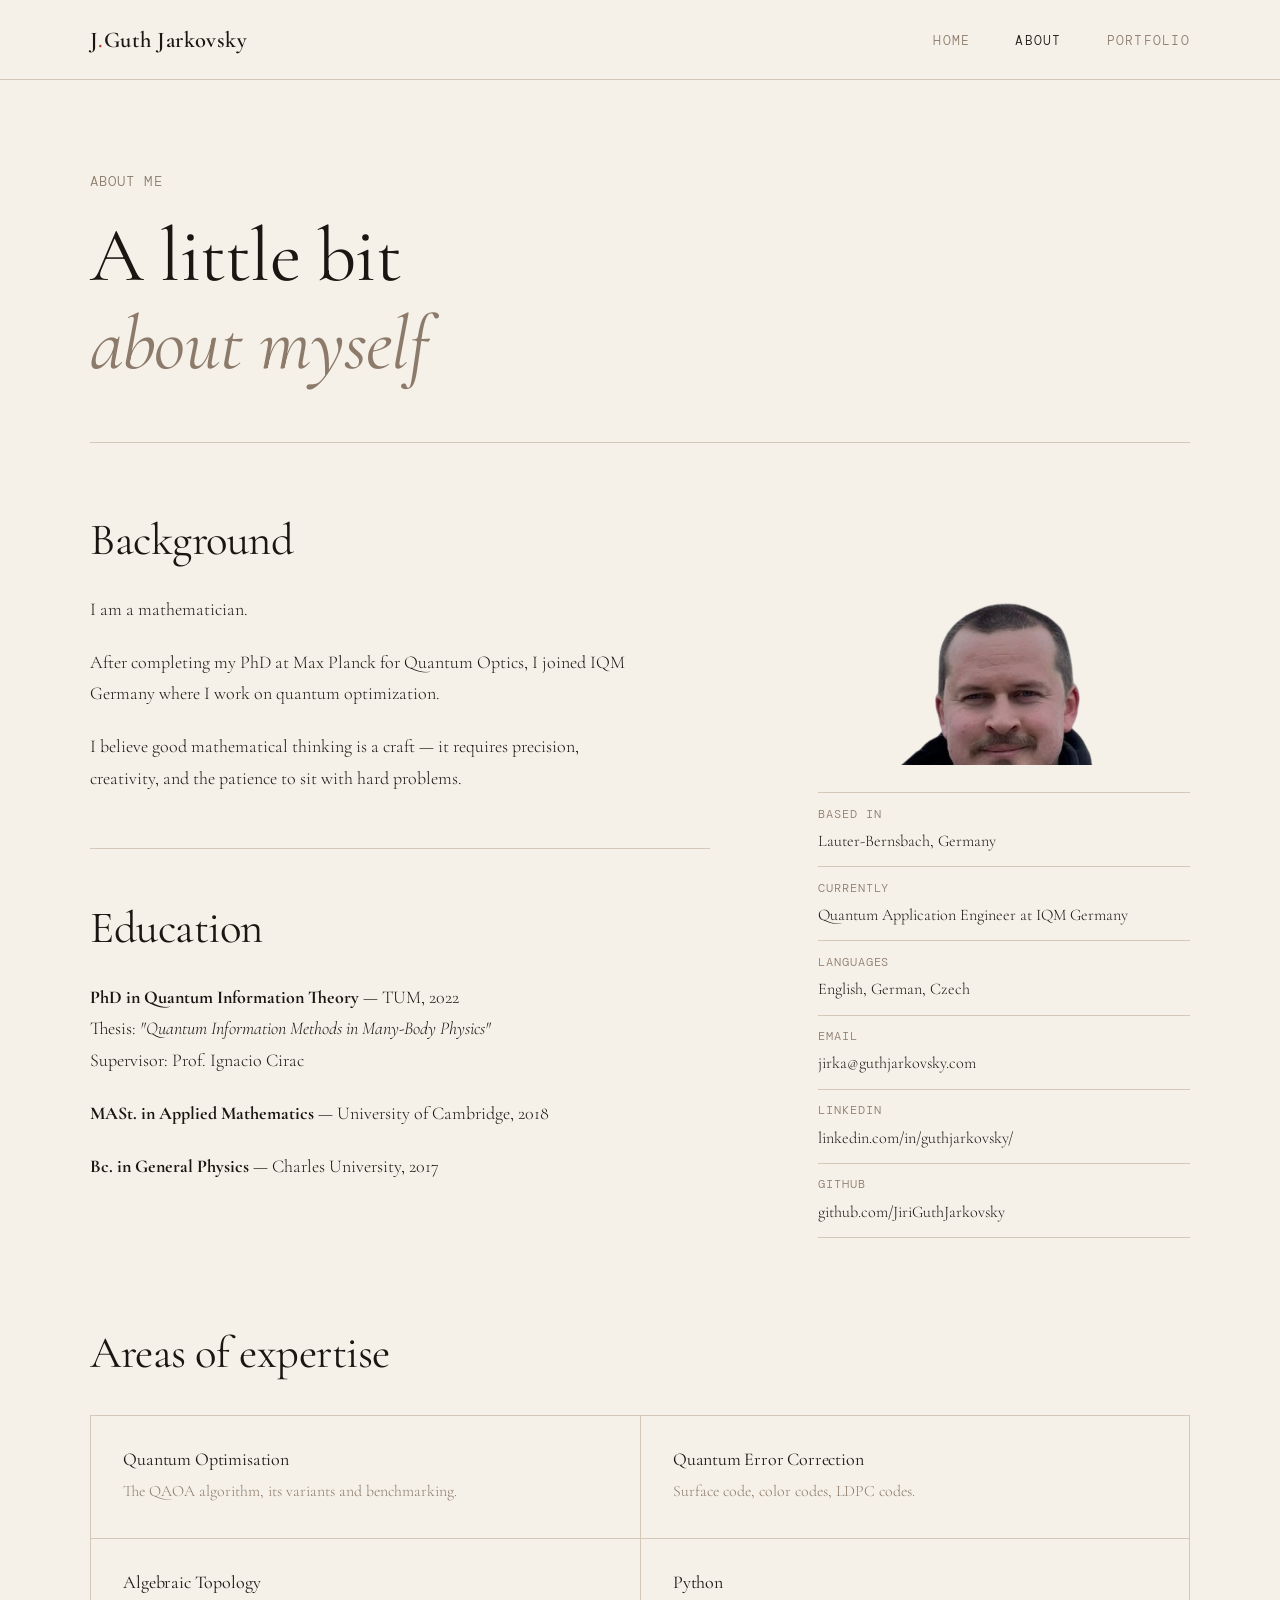
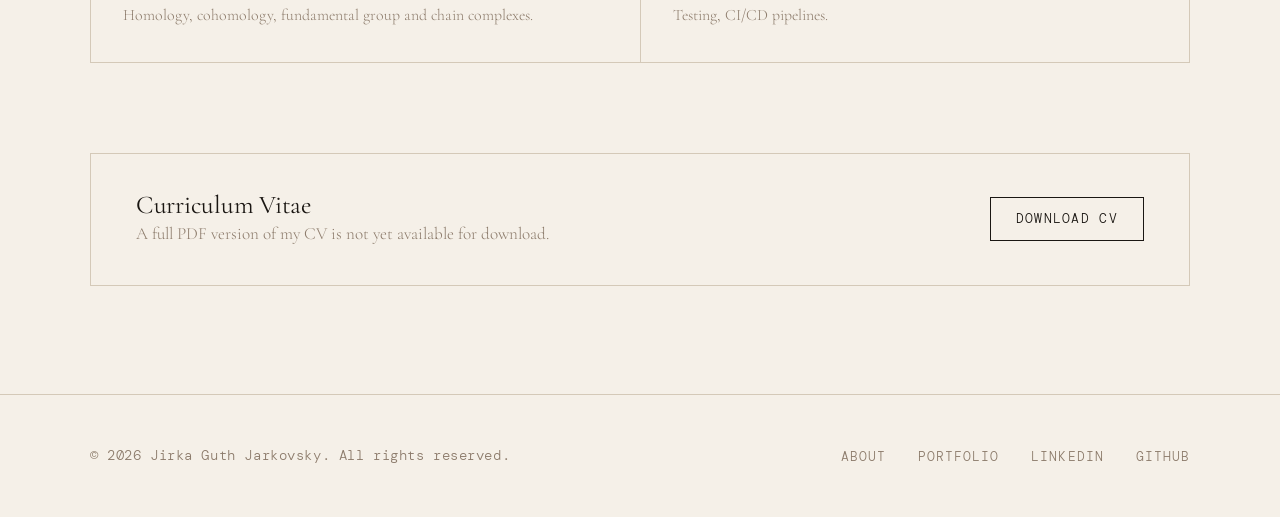
==== commit 38a77521: "Rebranding" ====
--- a/about.html
+++ b/about.html
@@ -3,8 +3,8 @@
 <head>
   <meta charset="UTF-8" />
   <meta name="viewport" content="width=device-width, initial-scale=1.0" />
-  <title>About — Jiri Guth Jarkovsky</title>
-  <meta name="description" content="About Jiri Guth Jarkovsky — background, expertise, and interests." />
+  <title>About — Jirka Guth Jarkovsky</title>
+  <meta name="description" content="About Jirka Guth Jarkovsky — background, expertise, and interests." />
   <link rel="icon" href="assets/icons/favicon.ico" />
   <link rel="stylesheet" href="css/style.css" />
 </head>
@@ -77,7 +77,7 @@
           <img
             class="about-photo"
             src="assets/images/face_photo.png"
-            alt="Jiri Guth Jarkovsky"
+            alt="Jirka Guth Jarkovsky"
             width="250"
             height="250"
           />
@@ -97,7 +97,7 @@
             </li>
             <li>
               <span class="label">Email</span>
-              jiri@guthjarkovsky.com
+              jirka@guthjarkovsky.com
             </li>
             <li>
               <span class="label">LinkedIn</span>
@@ -151,7 +151,7 @@
       <div class="cv-strip">
         <div>
           <h3>Curriculum Vitae</h3>
-          <p>A full PDF version of my CV is available for download.</p>
+          <p>A full PDF version of my CV is not yet available for download.</p>
         </div>
         <a href="assets/resume.pdf" class="btn-outline" download>Download CV</a>
       </div>
@@ -162,7 +162,7 @@
   <!-- ── Footer ── -->
   <footer>
     <div class="container">
-      <p>© 2026 Jiri Guth Jarkovsky. All rights reserved.</p>
+      <p>© 2026 Jirka Guth Jarkovsky. All rights reserved.</p>
       <ul class="footer-links">
         <li><a href="about.html">About</a></li>
         <li><a href="portfolio.html">Portfolio</a></li>
